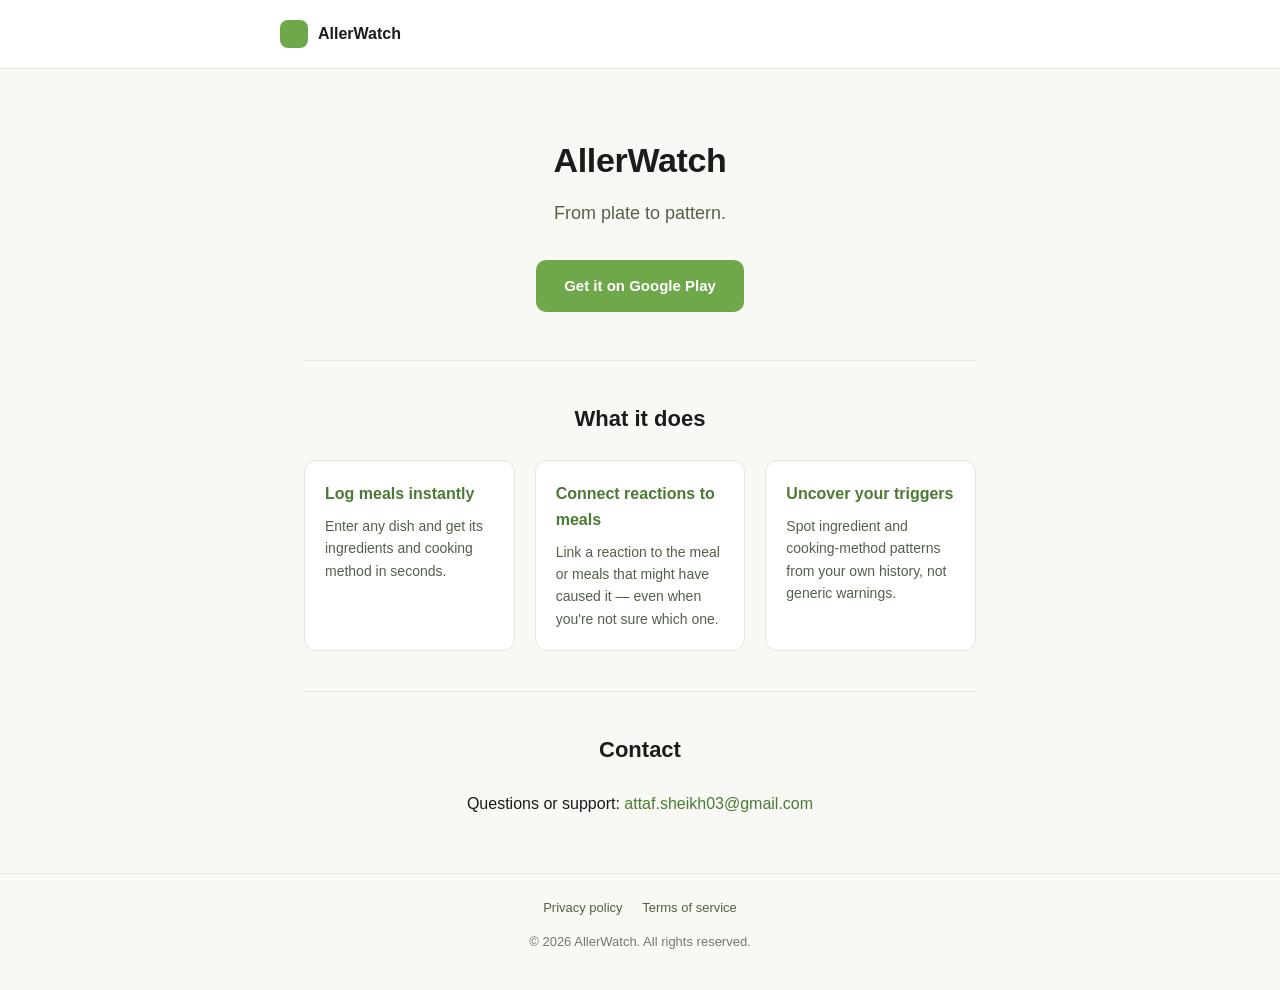
==== index.html @ 6c589e21 "Landing page" ====
<!DOCTYPE html>
<html lang="en">
<head>
<meta charset="UTF-8">
<meta name="viewport" content="width=device-width, initial-scale=1">
<title>AllerWatch — From plate to pattern</title>
<meta name="description" content="Log meals instantly, connect them with reactions, and uncover possible triggers from your own history.">
<link rel="stylesheet" href="styles.css">
</head>
<body>

<header>
  <div class="header-inner">
    <div class="logo-mark"></div>
    <span class="brand-name">AllerWatch</span>
  </div>
</header>

<main>
  <section class="hero" style="border-top: none;">
    <h1>AllerWatch</h1>
    <p class="tagline">From plate to pattern.</p>
    <a class="cta-button" href="https://play.google.com/store/apps/details?id=com.allerwatch.app">Get it on Google Play</a>
  </section>

  <section>
    <h2>What it does</h2>
    <div class="features">
      <div class="feature-card">
        <h3>Log meals instantly</h3>
        <p>Enter any dish and get its ingredients and cooking method in seconds.</p>
      </div>
      <div class="feature-card">
        <h3>Connect reactions to meals</h3>
        <p>Link a reaction to the meal or meals that might have caused it — even when you're not sure which one.</p>
      </div>
      <div class="feature-card">
        <h3>Uncover your triggers</h3>
        <p>Spot ingredient and cooking-method patterns from your own history, not generic warnings.</p>
      </div>
    </div>
  </section>

  <section class="contact">
    <h2>Contact</h2>
    <p>Questions or support: <a href="mailto:attaf.sheikh03@gmail.com">attaf.sheikh03@gmail.com</a></p>
  </section>
</main>

<footer>
  <div class="footer-inner">
    <div class="footer-links">
      <a href="privacy.html">Privacy policy</a>
      <a href="terms.html">Terms of service</a>
    </div>
    <p>&copy; 2026 AllerWatch. All rights reserved.</p>
  </div>
</footer>

</body>
</html>
---- styles.css ----
:root {
  --accent: #6FA84B;
  --accent-dark: #4B7A34;
  --ink: #1B1B1B;
  --ink-soft: #54604B;
  --muted: #757575;
  --line: #E3E7DC;
  --bg: #F8F9F5;
  --white: #FFFFFF;
}

* {
  box-sizing: border-box;
}

body {
  margin: 0;
  background: var(--bg);
  color: var(--ink);
  font-family: -apple-system, BlinkMacSystemFont, "Segoe UI", Roboto, Helvetica, Arial, sans-serif;
  line-height: 1.6;
}

header {
  padding: 20px 24px;
  border-bottom: 1px solid var(--line);
  background: var(--white);
}

.header-inner {
  max-width: 720px;
  margin: 0 auto;
  display: flex;
  align-items: center;
  gap: 10px;
}

.logo-mark {
  width: 28px;
  height: 28px;
  border-radius: 8px;
  background: var(--accent);
}

.brand-name {
  font-weight: 600;
  font-size: 16px;
}

main {
  max-width: 720px;
  margin: 0 auto;
  padding: 0 24px;
}

.hero {
  padding: 64px 0 48px;
  text-align: center;
}

.hero h1 {
  font-size: 34px;
  margin: 0 0 12px;
  letter-spacing: -0.01em;
}

.hero p.tagline {
  font-size: 18px;
  color: var(--ink-soft);
  margin: 0 0 32px;
}

.cta-button {
  display: inline-block;
  background: var(--accent);
  color: var(--white);
  text-decoration: none;
  font-weight: 600;
  font-size: 15px;
  padding: 14px 28px;
  border-radius: 10px;
}

.cta-button:hover {
  background: var(--accent-dark);
}

section {
  padding: 40px 0;
  border-top: 1px solid var(--line);
}

section h2 {
  font-size: 22px;
  margin: 0 0 24px;
  text-align: center;
}

.features {
  display: grid;
  grid-template-columns: repeat(auto-fit, minmax(200px, 1fr));
  gap: 20px;
}

.feature-card {
  background: var(--white);
  border: 1px solid var(--line);
  border-radius: 12px;
  padding: 20px;
}

.feature-card h3 {
  font-size: 16px;
  margin: 0 0 8px;
  color: var(--accent-dark);
}

.feature-card p {
  margin: 0;
  font-size: 14px;
  color: var(--ink-soft);
}

.contact {
  text-align: center;
}

.contact a {
  color: var(--accent-dark);
  font-weight: 500;
  text-decoration: none;
}

.contact a:hover {
  text-decoration: underline;
}

footer {
  border-top: 1px solid var(--line);
  padding: 24px;
  text-align: center;
}

.footer-inner {
  max-width: 720px;
  margin: 0 auto;
  font-size: 13px;
  color: var(--muted);
}

.footer-links {
  margin-bottom: 8px;
}

.footer-links a {
  color: var(--ink-soft);
  text-decoration: none;
  margin: 0 8px;
}

.footer-links a:hover {
  text-decoration: underline;
}

.legal-page main {
  padding-top: 40px;
  padding-bottom: 60px;
}

.legal-page h1 {
  font-size: 28px;
  margin-bottom: 4px;
}

.legal-page .updated {
  color: var(--muted);
  font-size: 14px;
  margin-bottom: 32px;
}

.legal-page h2 {
  font-size: 19px;
  margin-top: 36px;
  text-align: left;
}

.legal-page table {
  border-collapse: collapse;
  width: 100%;
  margin: 16px 0;
  font-size: 14px;
}

.legal-page th, .legal-page td {
  border: 1px solid var(--line);
  padding: 8px 10px;
  text-align: left;
  vertical-align: top;
}

.legal-page th {
  background: var(--bg);
}

.back-link {
  display: inline-block;
  margin-bottom: 24px;
  color: var(--ink-soft);
  text-decoration: none;
  font-size: 14px;
}

.back-link:hover {
  text-decoration: underline;
}

@media (max-width: 480px) {
  .hero h1 {
    font-size: 28px;
  }
  .hero p.tagline {
    font-size: 16px;
  }
}
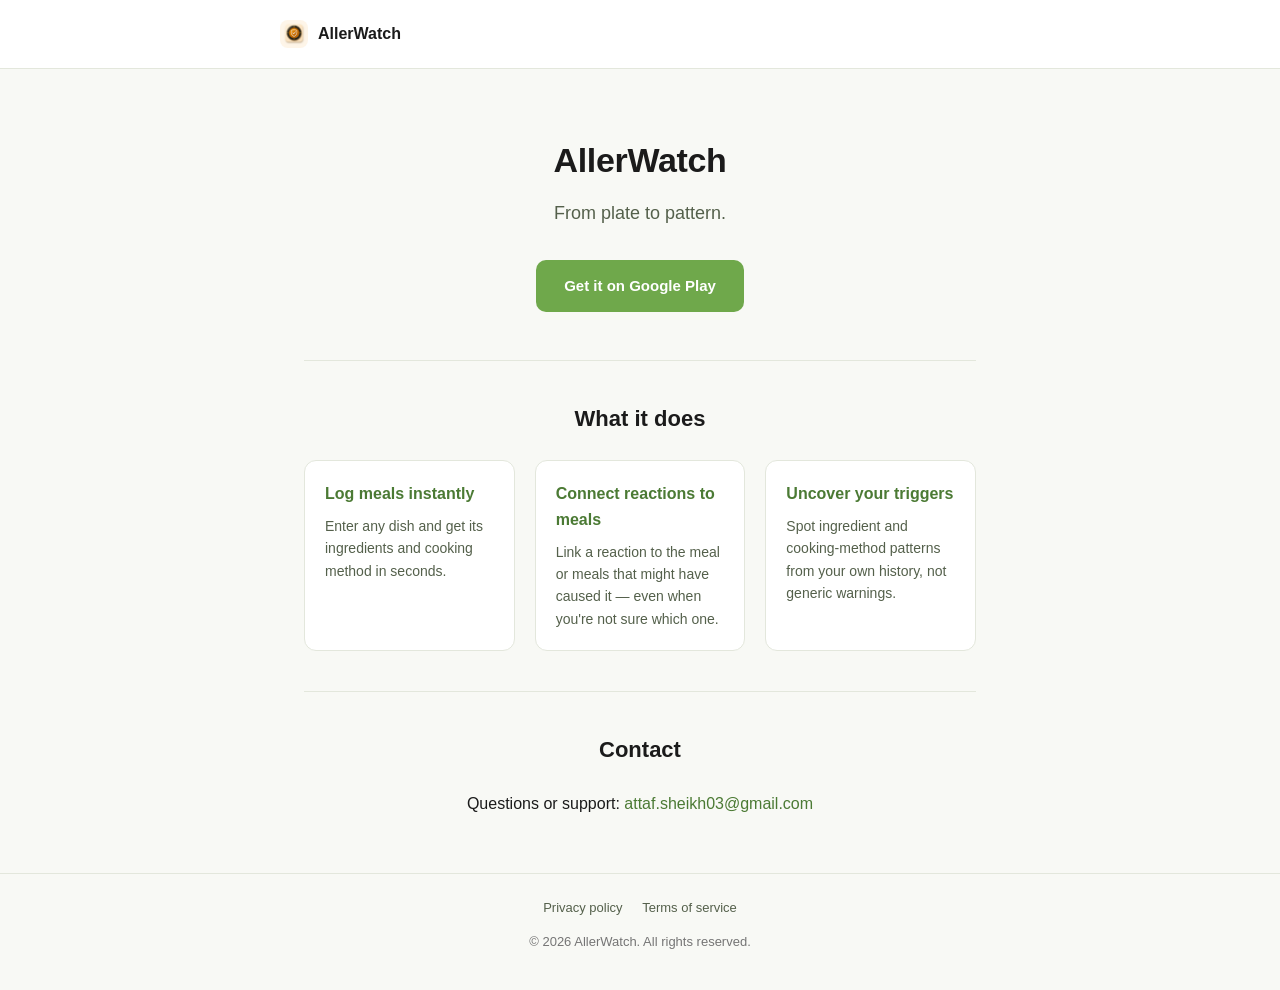
==== commit bc117fb3: "Add real logo to header instead of placeholder square" ====
--- a/index.html
+++ b/index.html
@@ -11,7 +11,7 @@
 
 <header>
   <div class="header-inner">
-    <div class="logo-mark"></div>
+    <img class="logo-mark" src="assets/logo.png" alt="AllerWatch logo">
     <span class="brand-name">AllerWatch</span>
   </div>
 </header>
--- a/styles.css
+++ b/styles.css
@@ -39,7 +39,7 @@
   width: 28px;
   height: 28px;
   border-radius: 8px;
-  background: var(--accent);
+  object-fit: cover;
 }
 
 .brand-name {
